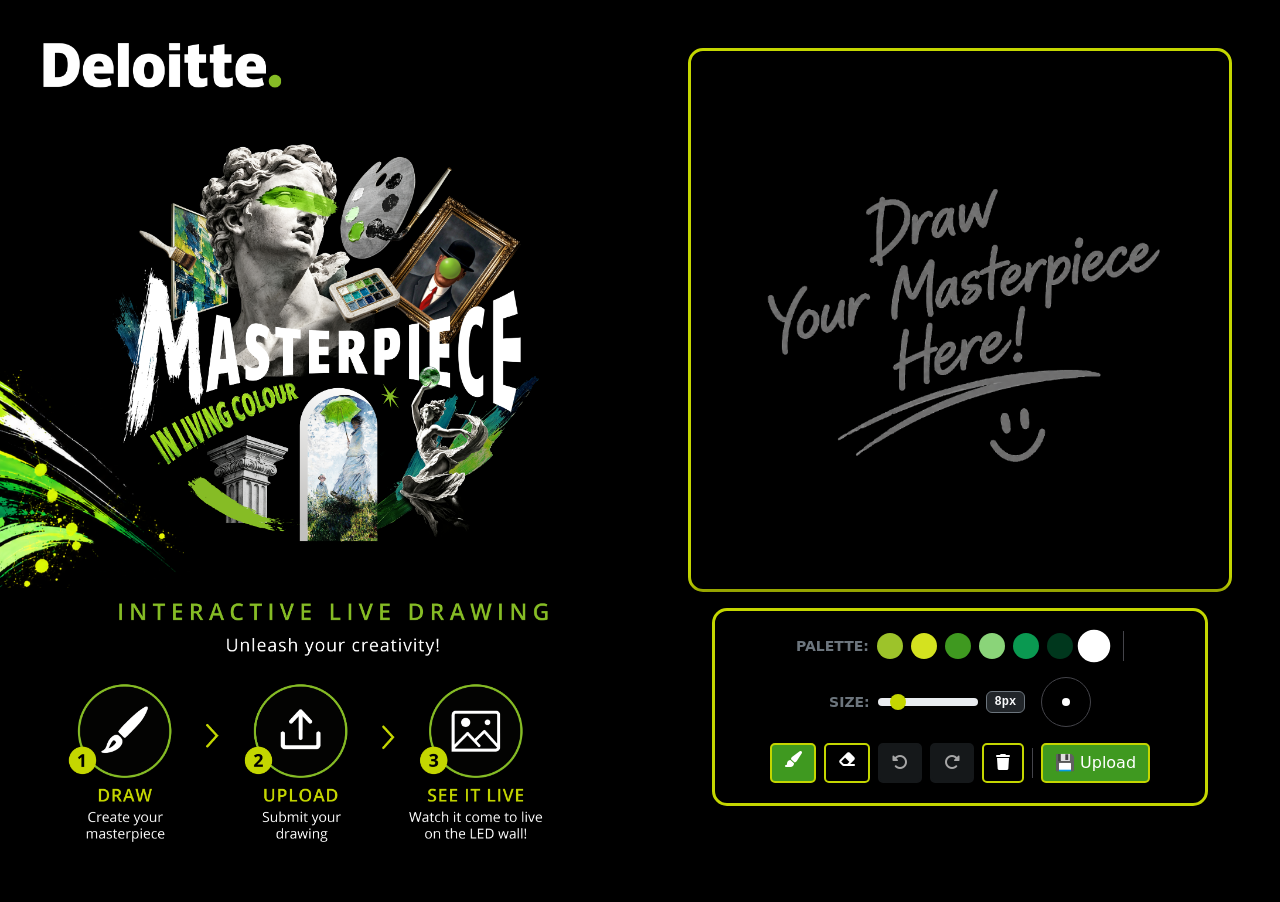
==== desktop.html @ 5d151c9a "Front end more or less settled" ====
<!DOCTYPE html>
<html lang="en">
<head>
  <meta charset="UTF-8">
  <meta name="viewport" content="width=device-width, initial-scale=1.0, maximum-scale=1.0, user-scalable=no">
  <title>Deloitte Year End Party 2026</title>

  <!-- Bootstrap 5 CSS CDN -->
  <link href="https://cdn.jsdelivr.net/npm/bootstrap@5.3.3/dist/css/bootstrap.min.css" rel="stylesheet">

  <!-- Font Awesome 6 Free CSS CDN -->
  <link href="https://cdnjs.cloudflare.com/ajax/libs/font-awesome/6.5.1/css/all.min.css" rel="stylesheet">

  <style>

    body {
      background-color: #000;
      color: #ffffff;
    }

    canvas {
      border: 3px solid #c4d600;
      border-radius: 15px;
      cursor: crosshair;
      box-shadow: 0 8px 30px rgba(0,0,0,0.6);
      max-width: 100%;
      max-height: 65vh;
      height: auto;
      touch-action: none;
      background-color: #000;
    }
    .toolbar-panel {
      box-shadow: 0 -4px 20px rgba(0,0,0,0.4);
    }
    .color-swatch {
      width: 26px;
      height: 26px;
      border-radius: 50%;
      border: 2px solid transparent;
      cursor: pointer;
      transition: transform 0.15s ease, border-color 0.15s ease;
    }
    .color-swatch:hover {
      transform: scale(1.15);
    }
    .color-swatch.selected {
      border-color: #ffffff;
      transform: scale(1.25);
    }
    .vr-divider {
      width: 1px;
      height: 30px;
      background-color: #44444a;
    }

    .toolbarCon {
      padding-top: 20px;
      padding-bottom: 20px;
      background-color: #000;
      border: 3px solid #c4d600;
      border-radius: 15px;
    }

    /* Style for the real-time brush circle badge indicator */
    #sizeIndicatorCircle {
      width: 50px;
      height: 50px;
      border: 1px solid #44444a;
      background-color: #000000;
      border-radius: 50%;
      display: flex;
      align-items: center;
      justify-content: center;
      position: relative;
      overflow: hidden;
    }
    #sizeIndicatorPreview {
      background-color: #ffffff;
      border-radius: 50%;
      transition: background-color 0.1s ease;
    }

    .form-range::-webkit-slider-thumb {
      background-color: #c4d600;
    }
    .form-range::-moz-range-thumb {
      background-color: #c4d600;
    }
    .form-range::-ms-thumb {
      background-color: #c4d600;
    }

    .btn-active{
      background-color: #3f9920;
      border: 2px solid #c4d600;
      border-radius: 5px;
      color: #fff;
    }

    .btn-notactive{
      background-color: #000;
      border: 2px solid #c4d600;
      border-radius: 5px;
      color: #fff;
    }

  </style>
</head>
<body class="">

<div class="container-fluid">
  <!-- min-vh-100 forces the row to take up 100% of the viewport height -->
  <div class="row min-vh-100">

    <!-- Column 1: Left Content -->

    <!-- Column 2: Center-Center Image -->
    <div class="col-md-6 d-flex justify-content-left align-items-start p-0">
      <!-- img-fluid sets max-width: 100%; object-fit stops distortion -->
      <img src="left.png" class="img-fluid" style="max-height: 100vh; object-fit: contain;">
    </div>

    <div class="col-md-6 d-flex flex-column justify-content-start align-items-center p-5 colRight">

      <canvas id="paintCanvas" width="800" height="800"></canvas>

    <!-- Bottom Toolbar Styled with Bootstrap Grid and Utilities -->
    <div class="toolbar-panel py-3 px-4 w-100 pb-5">
      <div class="container-fluid toolbarCon">

        <!-- Row 1: Brush Settings and Color Palette Grid -->
        <div class="row align-items-center justify-content-center g-3 mb-3">
          <div class="col-auto d-flex align-items-center gap-2">
            <span class="fw-bold small text-secondary text-uppercase tracking-wider">Palette:</span>
            <div id="colorPalette" class="d-flex gap-2">
                <div class="color-swatch" style="background-color: #9dc32a;" data-color="#9dc32a"></div>
                <div class="color-swatch" style="background-color: #d4e21f;" data-color="#d4e21f"></div>
                <div class="color-swatch" style="background-color: #3f9920;" data-color="#3f9920"></div>
                <div class="color-swatch" style="background-color: #8ad479;" data-color="#8ad479"></div>
                <div class="color-swatch" style="background-color: #0a9951;" data-color="#0a9951"></div>
                <div class="color-swatch" style="background-color: #00371d;" data-color="#00371d"></div>
                <div class="color-swatch selected" style="background-color: #ffffff;" data-color="#ffffff"></div>
            </div>
          </div>

          <div class="col-auto d-none d-sm-block">
            <div class="vr-divider"></div>
          </div>

          <!-- Size Selection Group with Text Badge and Circle Preview Canvas Boundary -->
          <div class="col-auto d-flex align-items-center gap-3">
            <div class="d-flex align-items-center gap-2">
              <label for="brushSize" class="form-label mb-0 small fw-bold text-secondary text-uppercase">Size:</label>
              <input type="range" class="form-range" id="brushSize" min="1" max="50" value="8" style="width: 100px;">
              <span id="sizeTextVal" class="badge bg-dark border border-secondary text-light font-monospace" style="min-width: 32px;">8px</span>
            </div>

            <!-- Visual Dynamic Circle Preview -->
            <div id="sizeIndicatorCircle" title="Current Brush Preview">
              <div id="sizeIndicatorPreview"></div>
            </div>
          </div>
        </div>

        <!-- Row 2: Drawing Modes & History Pipeline Controls -->
        <div class="row align-items-center justify-content-center g-2">
          <div class="col-auto d-flex gap-2">
            <button id="drawBtn" class="btn btn-active d-flex"><i class="fa-solid fa-paintbrush"></i></button>
            <button id="eraseBtn" class="btn btn-notactive d-flex"><i class="fa-solid fa-eraser"></i></button>
            <button id="undoBtn" class="btn btn-notactive btn-dark" disabled><i class="fa-solid fa-rotate-left"></i></button>
            <button id="redoBtn" class="btn btn-notactive btn-dark" disabled><i class="fa-solid fa-rotate-right"></i></button>
            <button id="clearBtn" class="btn btn-notactive"><i class="fa-solid fa-trash"></i></button>
          </div>

          <div class="col-auto d-none d-sm-block">
            <div class="vr-divider"></div>
          </div>

          <div class="col-auto">
            <button id="downloadBtn" class="btn btn-active d-flex align-items-center gap-1">💾 Upload</button>
          </div>
        </div>

      </div>
    </div>



    </div>


  </div>
</div>

<!-- jQuery CDN -->
  <script src="https://code.jquery.com/jquery-3.7.1.min.js"></script>
  <!-- Bootstrap 5 JavaScript Bundle Bundle with Popper CDN -->
  <script src="https://cdn.jsdelivr.net/npm/bootstrap@5.3.3/dist/js/bootstrap.bundle.min.js"></script>

  <script>
    $(document).ready(function() {
      const $canvas = $('#paintCanvas');
      const canvasDOM = $canvas[0];
      const ctx = canvasDOM.getContext('2d');

      const $brushSize = $('#brushSize');
      const $sizeTextVal = $('#sizeTextVal');
      const $sizeIndicatorPreview = $('#sizeIndicatorPreview');

      const $drawBtn = $('#drawBtn');
      const $eraseBtn = $('#eraseBtn');
      const $undoBtn = $('#undoBtn');
      const $redoBtn = $('#redoBtn');
      const $clearBtn = $('#clearBtn');
      const $downloadBtn = $('#downloadBtn');

      let isDrawing = false;
      let currentTool = 'brush';
      let selectedColor = '#ffffff';

      let historyStack = [];
      let redoStack = [];
      const MAX_HISTORY = 20;
      let isSampleActive = true;

      const SAMPLE_IMAGE_URL = 'sample.png';

      function loadSampleImage() {
        ctx.clearRect(0, 0, canvasDOM.width, canvasDOM.height);

        ctx.fillStyle = '#8e8e93';
        ctx.font = '18px -apple-system, sans-serif';
        ctx.textAlign = 'center';
        ctx.textBaseline = 'middle';
        ctx.fillText('⏳ Loading folder canvas template...', canvasDOM.width / 2, canvasDOM.height / 2);

        const img = new Image();
        img.src = SAMPLE_IMAGE_URL;

        img.onload = function() {
          if (!isSampleActive) return;
          ctx.clearRect(0, 0, canvasDOM.width, canvasDOM.height);

          const hRatio = canvasDOM.width / img.width;
          const vRatio = canvasDOM.height / img.height;
          const ratio  = Math.min(hRatio, vRatio);

          const centerShiftX = (canvasDOM.width - img.width * ratio) / 2;
          const centerShiftY = (canvasDOM.height - img.height * ratio) / 2;

          ctx.drawImage(img, 0, 0, img.width, img.height,
                             centerShiftX, centerShiftY, img.width * ratio, img.height * ratio);
        };

        img.onerror = function() {
          if (!isSampleActive) return;
          ctx.clearRect(0, 0, canvasDOM.width, canvasDOM.height);
          ctx.fillStyle = '#ff453a';
          ctx.fillText(`⚠️ Click here to paint! (Optional folder asset '${SAMPLE_IMAGE_URL}' not found)`, canvasDOM.width / 2, canvasDOM.height / 2);
        };

        isSampleActive = true;
      }

      loadSampleImage();

      function updateVisualSizeIndicator() {
        const currentSize = parseInt($brushSize.val());

        $sizeTextVal.text(currentSize + 'px');

        $sizeIndicatorPreview.css({
          'width': currentSize + 'px',
          'height': currentSize + 'px'
        });

        if (currentTool === 'eraser') {
          $sizeIndicatorPreview.css('background-color', 'rgba(142, 142, 147, 0.5)');
        } else {
          $sizeIndicatorPreview.css('background-color', selectedColor);
        }
      }

      updateVisualSizeIndicator();
      $brushSize.on('input change', updateVisualSizeIndicator);

      function saveState() {
        if (historyStack.length >= MAX_HISTORY) historyStack.shift();
        historyStack.push(ctx.getImageData(0, 0, canvasDOM.width, canvasDOM.height));
        updateNavigationControls();
      }

      function undo() {
        if (historyStack.length > 1) {
          redoStack.push(historyStack.pop());
          ctx.putImageData(historyStack[historyStack.length - 1], 0, 0);
          updateNavigationControls();
        } else if (historyStack.length === 1) {
          historyStack.pop();
          loadSampleImage();
          updateNavigationControls();
        }
      }

      function redo() {
        if (isSampleActive && redoStack.length > 0) isSampleActive = false;
        if (redoStack.length > 0) {
          const nextState = redoStack.pop();
          historyStack.push(nextState);
          ctx.putImageData(nextState, 0, 0);
          updateNavigationControls();
        }
      }

      function updateNavigationControls() {
        $undoBtn.prop('disabled', historyStack.length === 0);
        $redoBtn.prop('disabled', redoStack.length === 0);
      }

      ctx.lineCap = 'round';
      ctx.lineJoin = 'round';

      function updateBrushSettings() {
        ctx.lineWidth = $brushSize.val();
        if (currentTool === 'eraser') {
          ctx.globalCompositeOperation = 'destination-out';
        } else {
          ctx.globalCompositeOperation = 'source-over';
          ctx.strokeStyle = selectedColor;
        }
      }

      function getCanvasCoordinates(e) {
        const rect = canvasDOM.getBoundingClientRect();
        const origEvent = e.originalEvent || e;
        const clientX = origEvent.touches ? origEvent.touches[0].clientX : e.clientX;
        const clientY = origEvent.touches ? origEvent.touches[0].clientY : e.clientY;

        const displayX = clientX - rect.left;
        const displayY = clientY - rect.top;

        return {
          x: displayX * (canvasDOM.width / rect.width),
          y: displayY * (canvasDOM.height / rect.height)
        };
      }

      function startAction(e) {
        const origEvent = e.originalEvent || e;
        if (origEvent.touches && origEvent.touches.length > 1) return;

        if (isSampleActive) {
          ctx.clearRect(0, 0, canvasDOM.width, canvasDOM.height);
          isSampleActive = false;
        }

        isDrawing = true;
        updateBrushSettings();
        ctx.beginPath();

        const coords = getCanvasCoordinates(e);
        ctx.moveTo(coords.x, coords.y);
      }

      function moveAction(e) {
        if (!isDrawing) return;
        if (e.cancelable) e.preventDefault();

        const coords = getCanvasCoordinates(e);
        ctx.lineTo(coords.x, coords.y);
        ctx.stroke();
      }

      function stopAction() {
        if (isDrawing) {
          isDrawing = false;
          ctx.closePath();
          redoStack = [];
          saveState();
        }
      }

      $canvas.on('mousedown touchstart', startAction);
      $canvas.on('mousemove touchmove', moveAction);
      $canvas.on('mouseup mouseleave touchend touchcancel', stopAction);

      function setToolMode(tool) {
        currentTool = tool;
        if (tool === 'brush') {
          $drawBtn.removeClass('btn-notactive').addClass('btn-active');
          $eraseBtn.removeClass('btn-active').addClass('btn-notactive');
        } else {
          $eraseBtn.removeClass('btn-notactive').addClass('btn-active');
          $drawBtn.removeClass('btn-active').addClass('btn-notactive');
        }
        updateVisualSizeIndicator();
      }

      $drawBtn.on('click', () => setToolMode('brush'));
      $eraseBtn.on('click', () => setToolMode('eraser'));

      $('#colorPalette').on('click', '.color-swatch', function() {
        $('.color-swatch.selected').removeClass('selected');
        $(this).addClass('selected');
        selectedColor = $(this).attr('data-color');
        setToolMode('brush');
      });

      $undoBtn.on('click', undo);
      $redoBtn.on('click', redo);

      $(window).on('keydown', function(e) {
        if (e.ctrlKey || e.metaKey) {
          if (e.key.toLowerCase() === 'z') {
            e.preventDefault();
            undo();
          } else if (e.key.toLowerCase() === 'y') {
            e.preventDefault();
            redo();
          }
        }
      });

      $clearBtn.on('click', function() {

        const userConfirmed = confirm("Are you sure you want to delete your artwork?");

        // Evaluate the boolean response
        if (userConfirmed) {

          redoStack = [];
          historyStack = [];
          loadSampleImage();
          updateNavigationControls();

        }

      });

      $downloadBtn.on('click', function() {
        const exportCanvas = document.createElement('canvas');
        exportCanvas.width = canvasDOM.width;
        exportCanvas.height = canvasDOM.height;
        const exportCtx = exportCanvas.getContext('2d');

        exportCtx.fillStyle = '#000000';
        exportCtx.fillRect(0, 0, exportCanvas.width, exportCanvas.height);
        exportCtx.drawImage(canvasDOM, 0, 0);

        const downloadLink = document.createElement('a');
        downloadLink.href = exportCanvas.toDataURL('image/png');
        downloadLink.download = `canvas-drawing-${Date.now()}.png`;
        downloadLink.click();
      });
    });
  </script>
</body>
</html>
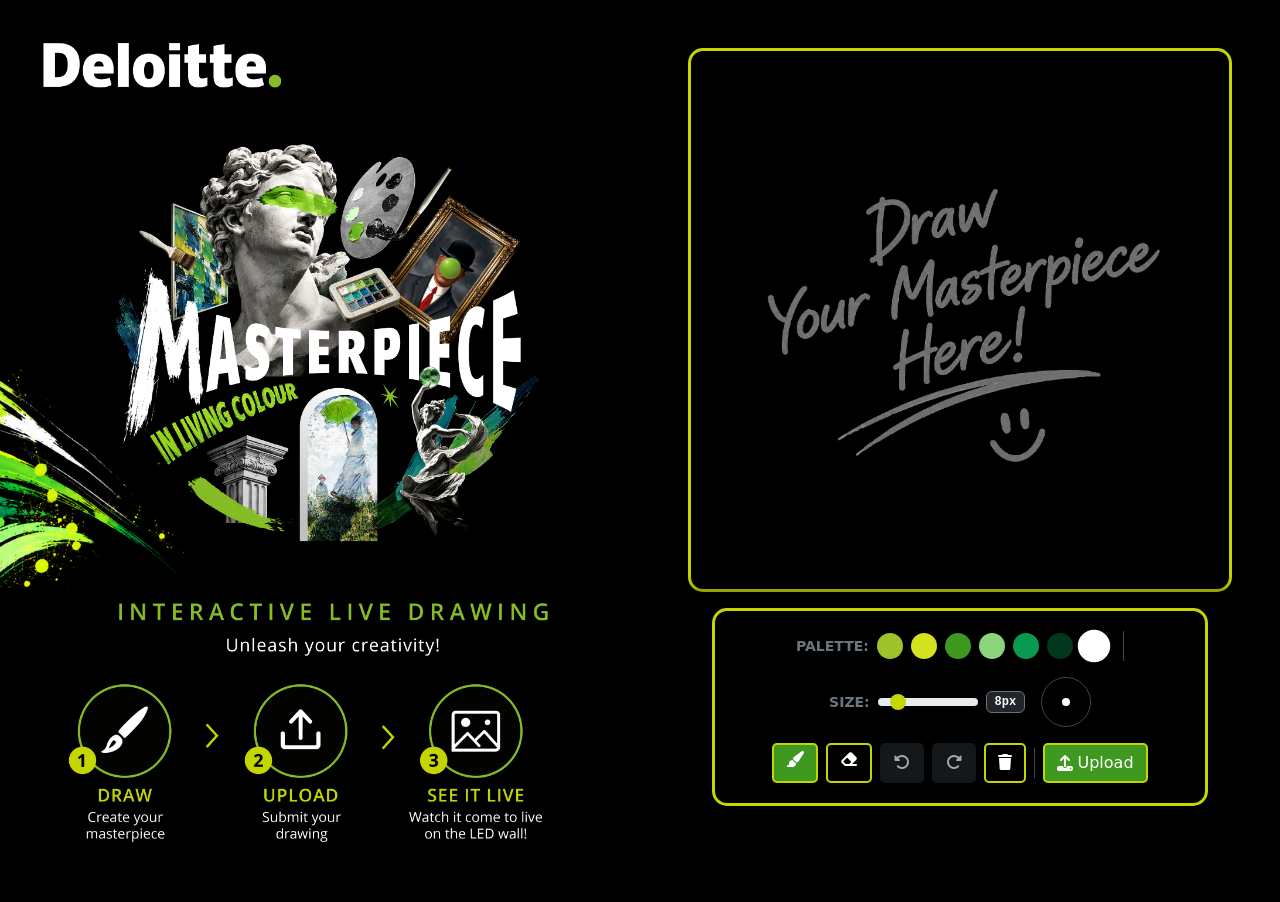
==== commit cacee4eb: "asasa" ====
--- a/desktop.html
+++ b/desktop.html
@@ -59,6 +59,7 @@
       background-color: #000;
       border: 3px solid #c4d600;
       border-radius: 15px;
+      max-width: 650px;
     }
 
     /* Style for the real-time brush circle badge indicator */
@@ -108,7 +109,7 @@
 </head>
 <body class="">
 
-<div class="container-fluid">
+<div class="container-fluid" style="max-width:1500px;">
   <!-- min-vh-100 forces the row to take up 100% of the viewport height -->
   <div class="row min-vh-100">
 
@@ -120,7 +121,7 @@
       <img src="left.png" class="img-fluid" style="max-height: 100vh; object-fit: contain;">
     </div>
 
-    <div class="col-md-6 d-flex flex-column justify-content-start align-items-center p-5 colRight">
+    <div class="col-md-6 d-flex flex-column justify-content-center align-items-center p-5 colRight">
 
       <canvas id="paintCanvas" width="800" height="800"></canvas>
 
@@ -177,7 +178,7 @@
           </div>
 
           <div class="col-auto">
-            <button id="downloadBtn" class="btn btn-active d-flex align-items-center gap-1">💾 Upload</button>
+            <button id="downloadBtn" class="btn btn-active d-flex align-items-center gap-1"><i class="fa-solid fa-upload"></i> Upload</button>
           </div>
         </div>
 
